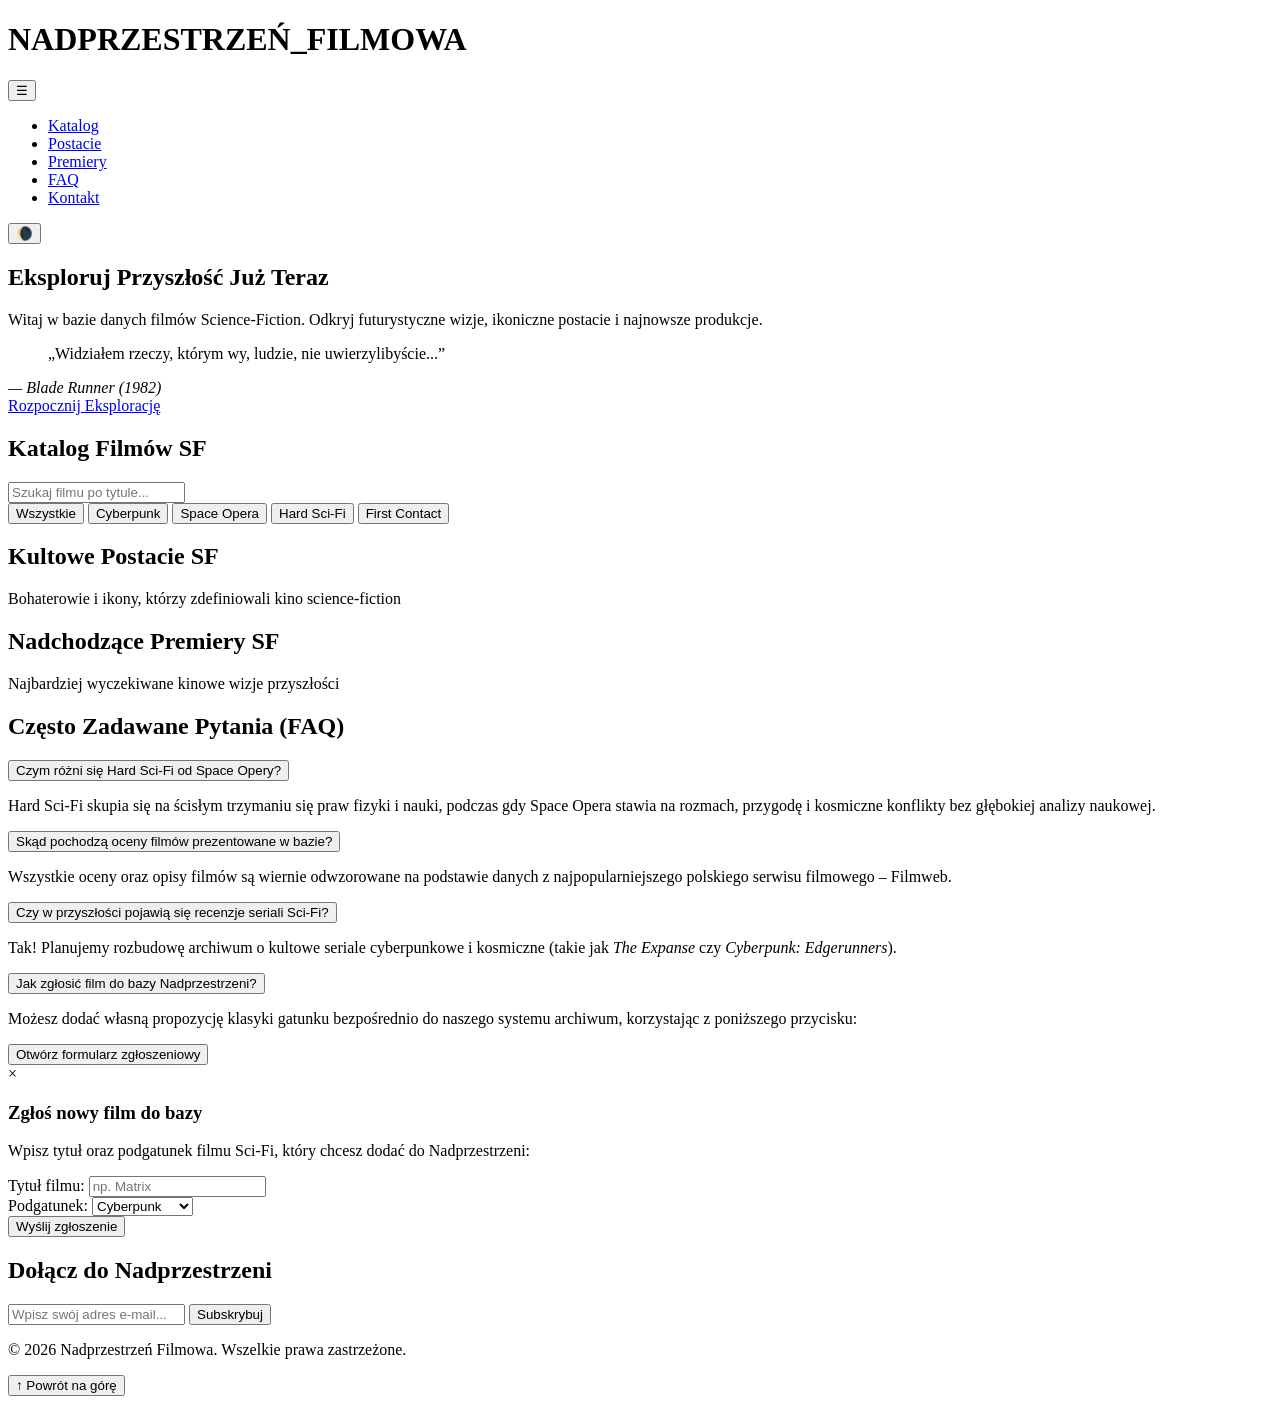
==== html/index.html @ 9b78363f "Commit 1: Dodanie podstawowej struktury HTML" ====
<!DOCTYPE html>
<html lang="pl">
<head>
    <meta charset="UTF-8">
    <meta name="viewport" content="width=device-width, initial-scale=1.0">
    <title>Nadprzestrzeń Filmowa - Archiwum Kinowej Przyszłości</title>
    <link rel="stylesheet" href="css/style.css">
</head>
<body>

    <!-- NAGŁÓWEK I NAWIGACJA -->
    <header>
        <div class="logo">
            <h1>NADPRZESTRZEŃ_FILMOWA</h1>
        </div>
        <nav>
            <button class="menu-toggle" aria-label="Otwórz menu">☰</button>
            <ul class="nav-links">
                <li><a href="#katalog">Katalog</a></li>
                <li><a href="#postacie">Postacie</a></li>
                <li><a href="#premiery">Premiery</a></li>
                <li><a href="#faq">FAQ</a></li>
                <li><a href="#kontakt">Kontakt</a></li>
            </ul>
        </nav>
        <button id="theme-toggle" aria-label="Zmień motyw">🌘</button>
    </header>

    <!-- GŁÓWNA ZAWARTOŚĆ STRONY -->
    <main>

        <!-- SEKCJA HERO (POWITALNA) -->
        <section class="hero">
            <div class="hero-content">
                <h2>Eksploruj Przyszłość Już Teraz</h2>
                <p>Witaj w bazie danych filmów Science-Fiction. Odkryj futurystyczne wizje, ikoniczne postacie i najnowsze produkcje.</p>
                <div class="hero-quote" id="hero-quote">
                    <blockquote>„Widziałem rzeczy, którym wy, ludzie, nie uwierzylibyście...”</blockquote>
                    <cite>— Blade Runner (1982)</cite>
                </div>
                <div class="hero-buttons">
                    <a href="#katalog" class="btn">Rozpocznij Eksplorację</a>
                </div>
            </div>
        </section>

        <!-- SEKCJA KATALOGU I WYSZUKIWARKI -->
        <section id="katalog" class="catalog-section">
            <h2>Katalog Filmów SF</h2>
            
            <!-- Narzędzia filtrujące (obsługiwane przez JS) -->
            <div class="filter-container">
                <input type="text" id="search-input" placeholder="Szukaj filmu po tytule...">
                <div class="filter-buttons">
                    <button class="filter-btn active" data-filter="all">Wszystkie</button>
                    <button class="filter-btn" data-filter="cyberpunk">Cyberpunk</button>
                    <button class="filter-btn" data-filter="space-opera">Space Opera</button>
                    <button class="filter-btn" data-filter="hard-scifi">Hard Sci-Fi</button>
                    <button class="filter-btn" data-filter="first-contact">First Contact</button>
                </div>
            </div>
            <div class="movies-grid" id="catalog-grid"></div>
        </section>

        <!-- SEKCJA KULTOWE POSTACIE SF -->
        <section id="postacie" class="characters-section">
            <h2>Kultowe Postacie SF</h2>
            <p>Bohaterowie i ikony, którzy zdefiniowali kino science-fiction</p>
            <div class="movies-grid" id="characters-grid"></div>
        </section>

        <!-- SEKCJA NADCHODZĄCE PREMIERY -->
        <section id="premiery" class="premieres-section">
            <h2>Nadchodzące Premiery SF</h2>
            <p>Najbardziej wyczekiwane kinowe wizje przyszłości</p>
            <div class="movies-grid" id="premieres-grid"></div>
        </section>

        <!-- SEKCJA FAQ -->
        <section id="faq" class="faq-section">
            <h2>Często Zadawane Pytania (FAQ)</h2>
            
            <div class="faq-item">
                <button class="faq-question">Czym różni się Hard Sci-Fi od Space Opery?</button>
                <div class="faq-answer">
                    <p>Hard Sci-Fi skupia się na ścisłym trzymaniu się praw fizyki i nauki, podczas gdy Space Opera stawia na rozmach, przygodę i kosmiczne konflikty bez głębokiej analizy naukowej.</p>
                </div>
            </div>

            <div class="faq-item">
                <button class="faq-question">Skąd pochodzą oceny filmów prezentowane w bazie?</button>
                <div class="faq-answer">
                    <p>Wszystkie oceny oraz opisy filmów są wiernie odwzorowane na podstawie danych z najpopularniejszego polskiego serwisu filmowego – Filmweb.</p>
                </div>
            </div>

            <div class="faq-item">
                <button class="faq-question">Czy w przyszłości pojawią się recenzje seriali Sci-Fi?</button>
                <div class="faq-answer">
                    <p>Tak! Planujemy rozbudowę archiwum o kultowe seriale cyberpunkowe i kosmiczne (takie jak <i>The Expanse</i> czy <i>Cyberpunk: Edgerunners</i>).</p>
                </div>
            </div>

            <div class="faq-item">
                <button class="faq-question">Jak zgłosić film do bazy Nadprzestrzeni?</button>
                <div class="faq-answer">
                    <p>Możesz dodać własną propozycję klasyki gatunku bezpośrednio do naszego systemu archiwum, korzystając z poniższego przycisku:</p>
                    <!-- Przycisk wyzwalający modal w JS -->
                    <button id="openModalBtn" class="btn btn-small">Otwórz formularz zgłoszeniowy</button>
                </div>
            </div>
        </section>

        <!-- MODAL DO ZGLASZANIA FILMÓW -->
        <div id="movieModal" class="modal">
            <div class="modal-content">
                <span class="close-modal" id="closeModalBtn">&times;</span>
                <h3>Zgłoś nowy film do bazy</h3>
                <p>Wpisz tytuł oraz podgatunek filmu Sci-Fi, który chcesz dodać do Nadprzestrzeni:</p>
                
                <form id="movieSubmissionForm">
                    <div class="form-group">
                        <label for="modal-title">Tytuł filmu:</label>
                        <input type="text" id="modal-title" placeholder="np. Matrix" required>
                    </div>
                    <div class="form-group">
                        <label for="modal-genre">Podgatunek:</label>
                        <select id="modal-genre">
                            <option value="cyberpunk">Cyberpunk</option>
                            <option value="space-opera">Space Opera</option>
                            <option value="hard-scifi">Hard Sci-Fi</option>
                            <option value="first-contact">First Contact</option>
                        </select>
                    </div>
                    <button type="submit" class="btn">Wyślij zgłoszenie</button>
                </form>
                <p id="modal-message"></p>
            </div>
        </div>

        <!-- SEKCJA NEWSLETTER -->
        <section id="kontakt" class="contact-section">
            <h2>Dołącz do Nadprzestrzeni</h2>
            <form id="newsletter-form">
                <input type="email" id="email-input" placeholder="Wpisz swój adres e-mail..." required>
                <button type="submit" class="btn">Subskrybuj</button>
            </form>
            <p id="form-message"></p>
        </section>

    </main>

    <!-- STOPKA -->
    <footer>
        <p>&copy; 2026 Nadprzestrzeń Filmowa. Wszelkie prawa zastrzeżone.</p>
        <button id="scrollToTopBtn" aria-label="Powrót na górę strony">↑ Powrót na górę</button>
    </footer>

    <script src="js/script.js"></script>
</body>
</html>
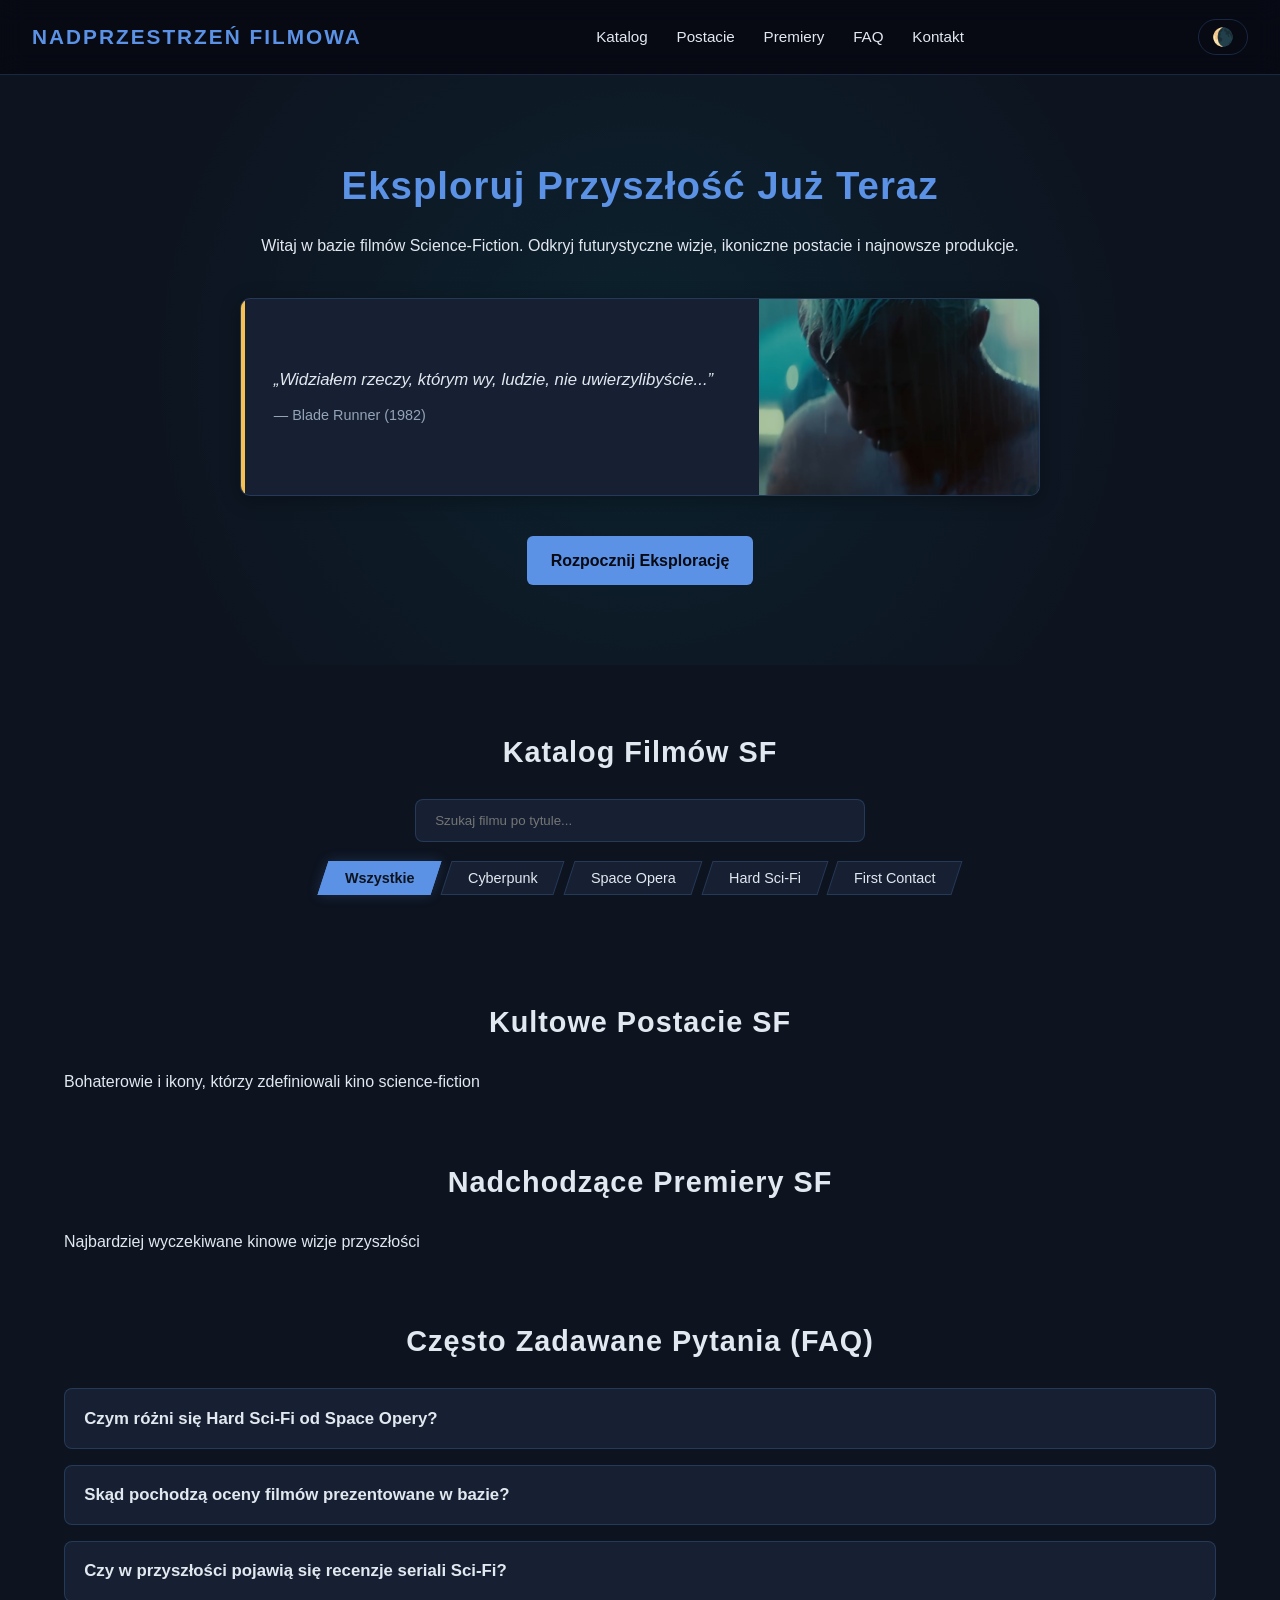
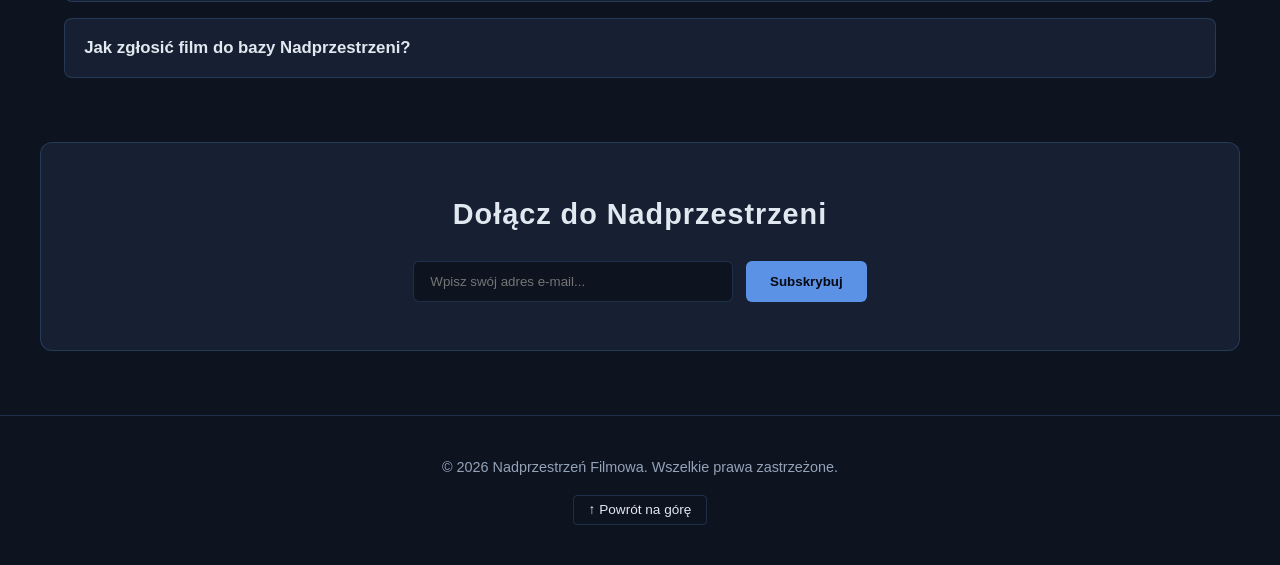
==== commit df484fde: "Commit 2: Aktualizacja struktury HTML oraz dodanie arkusza stylów CSS" ====
--- a/html/index.html
+++ b/html/index.html
@@ -4,14 +4,14 @@
     <meta charset="UTF-8">
     <meta name="viewport" content="width=device-width, initial-scale=1.0">
     <title>Nadprzestrzeń Filmowa - Archiwum Kinowej Przyszłości</title>
-    <link rel="stylesheet" href="css/style.css">
+    <link rel="stylesheet" href="../css/style.css">
 </head>
 <body>
 
     <!-- NAGŁÓWEK I NAWIGACJA -->
     <header>
         <div class="logo">
-            <h1>NADPRZESTRZEŃ_FILMOWA</h1>
+            <h1>NADPRZESTRZEŃ FILMOWA</h1>
         </div>
         <nav>
             <button class="menu-toggle" aria-label="Otwórz menu">☰</button>
@@ -33,10 +33,15 @@
         <section class="hero">
             <div class="hero-content">
                 <h2>Eksploruj Przyszłość Już Teraz</h2>
-                <p>Witaj w bazie danych filmów Science-Fiction. Odkryj futurystyczne wizje, ikoniczne postacie i najnowsze produkcje.</p>
-                <div class="hero-quote" id="hero-quote">
-                    <blockquote>„Widziałem rzeczy, którym wy, ludzie, nie uwierzylibyście...”</blockquote>
-                    <cite>— Blade Runner (1982)</cite>
+                <p>Witaj w bazie filmów Science-Fiction. Odkryj futurystyczne wizje, ikoniczne postacie i najnowsze produkcje.</p>
+                <div class="hero-quote-container" id="hero-quote">
+                    <div class="hero-quote-text">
+                        <blockquote>„Widziałem rzeczy, którym wy, ludzie, nie               uwierzylibyście...”</blockquote>
+                        <cite>— Blade Runner (1982)</cite>
+                    </div>
+                    <div class="hero-quote-img-wrap">
+                        <img src="../zdjecia/blade_runner_quote.jpg" alt="Blade Runner w deszczu">
+                    </div>
                 </div>
                 <div class="hero-buttons">
                     <a href="#katalog" class="btn">Rozpocznij Eksplorację</a>
@@ -52,11 +57,11 @@
             <div class="filter-container">
                 <input type="text" id="search-input" placeholder="Szukaj filmu po tytule...">
                 <div class="filter-buttons">
-                    <button class="filter-btn active" data-filter="all">Wszystkie</button>
-                    <button class="filter-btn" data-filter="cyberpunk">Cyberpunk</button>
-                    <button class="filter-btn" data-filter="space-opera">Space Opera</button>
-                    <button class="filter-btn" data-filter="hard-scifi">Hard Sci-Fi</button>
-                    <button class="filter-btn" data-filter="first-contact">First Contact</button>
+                    <button class="filter-btn active" data-filter="all"><span>Wszystkie</span></button>
+                    <button class="filter-btn" data-filter="cyberpunk"><span>Cyberpunk</span></button>
+                    <button class="filter-btn" data-filter="space-opera"><span>Space Opera</span></button>
+                    <button class="filter-btn" data-filter="hard-scifi"><span>Hard Sci-Fi</span></button>
+                    <button class="filter-btn" data-filter="first-contact"><span>First Contact</span></button>
                 </div>
             </div>
             <div class="movies-grid" id="catalog-grid"></div>
--- a/css/style.css
+++ b/css/style.css
@@ -0,0 +1,446 @@
+:root {
+    --bg-color: #0d131f;
+    --card-bg: #162032;
+    --text-color: #e2e8f0;
+    --accent-color: #5b92e5;
+    --accent-hover: #7aa5ec;
+    --gold-color: #f6c151;
+    --muted-text: #94a3b8;
+    --border-color: rgba(91, 146, 229, 0.22);
+    --modal-overlay: rgba(5, 8, 14, 0.88);
+    --font-main: 'Segoe UI', Tahoma, Geneva, Verdana, sans-serif;
+}
+
+/*Jasny motyw*/
+body.light-theme {
+    --bg-color: #f8fafc;
+    --card-bg: #ffffff;
+    --text-color: #1e293b;
+    --accent-color: #0284c7;
+    --accent-hover: #0369a1;
+    --gold-color: #d97706;
+    --muted-text: #64748b;
+    --border-color: rgba(2, 132, 199, 0.2);
+    --modal-overlay: rgba(0, 0, 0, 0.6);
+}
+
+* {
+    margin: 0;
+    padding: 0;
+    box-sizing: border-box;
+}
+
+body {
+    background-color: var(--bg-color);
+    color: var(--text-color);
+    font-family: var(--font-main);
+    line-height: 1.6;
+    transition: background-color 0.3s, color 0.3s;
+}
+
+/*NAGŁÓWEK & NAWIGACJA*/
+header {
+    display: flex;
+    justify-content: space-between;
+    align-items: center;
+    padding: 1.2rem 2rem;
+    background-color: rgba(7, 9, 19, 0.92);
+    backdrop-filter: blur(12px);
+    position: sticky;
+    top: 0;
+    z-index: 100;
+    border-bottom: 1px solid var(--border-color);
+}
+
+.logo h1 {
+    font-size: 1.3rem;
+    letter-spacing: 2px;
+    color: var(--accent-color);
+    font-weight: 700;
+}
+
+.nav-links {
+    display: flex;
+    list-style: none;
+    gap: 1.8rem;
+}
+
+.nav-links a {
+    color: var(--text-color);
+    text-decoration: none;
+    font-weight: 500;
+    font-size: 0.95rem;
+    transition: color 0.3s;
+}
+
+.nav-links a:hover {
+    color: var(--accent-color);
+}
+
+.menu-toggle {
+    display: none;
+    background: none;
+    border: none;
+    color: var(--text-color);
+    font-size: 1.8rem;
+    cursor: pointer;
+}
+
+#theme-toggle {
+    background: transparent;
+    border: 1px solid var(--border-color);
+    color: var(--text-color);
+    padding: 0.4rem 0.8rem;
+    border-radius: 20px;
+    cursor: pointer;
+    font-size: 1.1rem;
+    transition: all 0.3s;
+}
+
+#theme-toggle:hover {
+    border-color: var(--accent-color);
+    background: rgba(0, 240, 255, 0.05);
+}
+
+/*SEKCJA HERO*/
+.hero {
+    padding: 5rem 2rem;
+    text-align: center;
+    background: radial-gradient(circle at center, rgba(0, 240, 255, 0.07) 0%, transparent 75%);
+}
+
+.hero-content {
+    max-width: 800px;
+    margin: 0 auto;
+}
+
+.hero h2 {
+    font-size: 2.4rem;
+    margin-bottom: 1rem;
+    color: var(--accent-color);
+}
+
+/*SEKCJA CYTATU Z GRAFIKĄ HERO*/
+.hero-quote-container {
+    display: flex;
+    align-items: stretch;
+    margin: 2.5rem auto;
+    max-width: 850px;
+    background-color: var(--card-bg);
+    border-radius: 10px;
+    border: 1px solid var(--border-color);
+    overflow: hidden;
+    box-shadow: 0 4px 20px rgba(0, 0, 0, 0.3);
+}
+
+.hero-quote-text {
+    padding: 1.8rem;
+    border-left: 4px solid var(--gold-color);
+    text-align: left;
+    flex: 1;
+    display: flex;
+    flex-direction: column;
+    justify-content: center;
+}
+
+.hero-quote-text blockquote {
+    font-style: italic;
+    color: var(--text-color);
+    font-size: 1.05rem;
+    margin-bottom: 0.6rem;
+}
+
+.hero-quote-text cite {
+    font-size: 0.9rem;
+    color: var(--muted-text);
+    font-style: normal;
+}
+
+.hero-quote-img-wrap {
+    width: 280px;
+    flex-shrink: 0;
+}
+
+.hero-quote-img-wrap img {
+    width: 100%;
+    height: 100%;
+    object-fit: cover;
+    display: block;
+}
+
+@media (max-width: 768px) {
+    .hero-quote-container {
+        flex-direction: column;
+    }
+    
+    .hero-quote-img-wrap {
+        width: 100%;
+        height: 200px;
+    }
+}
+
+/*SEKCJE OGÓLNE I KATALOG*/
+.catalog-section, .characters-section, .premieres-section, .faq-section, .contact-section {
+    max-width: 1200px;
+    margin: 4rem auto;
+    padding: 0 1.5rem;
+}
+
+h2 {
+    font-size: 1.8rem;
+    margin-bottom: 1.5rem;
+    text-align: center;
+    letter-spacing: 1px;
+}
+
+.filter-container {
+    display: flex;
+    flex-direction: column;
+    gap: 1.2rem;
+    margin-bottom: 2.5rem;
+    align-items: center;
+}
+
+#search-input {
+    width: 100%;
+    max-width: 450px;
+    padding: 0.8rem 1.2rem;
+    border-radius: 8px;
+    border: 1px solid var(--border-color);
+    background-color: var(--card-bg);
+    color: var(--text-color);
+    outline: none;
+    transition: border-color 0.3s;
+}
+
+#search-input:focus {
+    border-color: var(--accent-color);
+}
+
+.filter-buttons {
+    display: flex;
+    flex-wrap: wrap;
+    gap: 0.6rem;
+    justify-content: center;
+}
+
+.filter-btn {
+    background-color: var(--card-bg);
+    border: 1px solid var(--border-color);
+    color: var(--text-color);
+    padding: 0.5rem 1.3rem;
+    cursor: pointer;
+    font-size: 0.9rem;
+    font-weight: 500;
+    border-radius: 0;
+    transform: skewX(-18deg);
+    transition: all 0.3s ease;
+    display: inline-block;
+}
+
+.filter-btn span {
+    display: inline-block;
+    transform: skewX(18deg); 
+}
+
+.filter-btn.active, .filter-btn:hover {
+    background-color: var(--accent-color);
+    color: var(--bg-color);
+    border-color: var(--accent-color);
+    box-shadow: 0 0 12px var(--border-color);
+    font-weight: 600;
+}
+
+/*SIATKA KAFELKÓW*/
+.movies-grid {
+    display: grid;
+    grid-template-columns: repeat(auto-fill, minmax(260px, 1fr));
+    gap: 2rem;
+}
+
+/*FAQ*/
+.faq-item {
+    margin-bottom: 1rem;
+    border: 1px solid var(--border-color);
+    border-radius: 8px;
+    overflow: hidden;
+    background-color: var(--card-bg);
+}
+
+.faq-question {
+    width: 100%;
+    padding: 1.2rem;
+    text-align: left;
+    background-color: transparent;
+    color: var(--text-color);
+    border: none;
+    font-size: 1.05rem;
+    font-weight: 600;
+    cursor: pointer;
+    display: flex;
+    justify-content: space-between;
+    align-items: center;
+}
+
+.faq-answer {
+    padding: 0 1.2rem;
+    max-height: 0;
+    overflow: hidden;
+    transition: max-height 0.3s ease, padding 0.3s ease;
+    background-color: rgba(0, 0, 0, 0.15);
+    color: var(--muted-text);
+}
+
+.faq-item.active .faq-answer {
+    padding: 1.2rem;
+    max-height: 250px;
+}
+
+/*MODAL*/
+.modal {
+    display: none;
+    position: fixed;
+    top: 0;
+    left: 0;
+    width: 100%;
+    height: 100%;
+    background-color: var(--modal-overlay);
+    backdrop-filter: blur(6px);
+    z-index: 1000;
+    justify-content: center;
+    align-items: center;
+}
+
+.modal.show {
+    display: flex;
+}
+
+.modal-content {
+    background-color: var(--card-bg);
+    padding: 2.2rem;
+    border-radius: 12px;
+    border: 1px solid var(--accent-color);
+    width: 90%;
+    max-width: 480px;
+    position: relative;
+    box-shadow: 0 0 35px rgba(0, 240, 255, 0.18);
+}
+
+.close-modal {
+    position: absolute;
+    top: 1rem;
+    right: 1.2rem;
+    font-size: 1.8rem;
+    cursor: pointer;
+    color: var(--muted-text);
+    transition: color 0.3s;
+}
+
+.close-modal:hover {
+    color: var(--accent-color);
+}
+
+.form-group {
+    margin: 1.2rem 0;
+    display: flex;
+    flex-direction: column;
+    gap: 0.4rem;
+}
+
+.form-group label {
+    font-size: 0.9rem;
+    color: var(--muted-text);
+}
+
+.form-group input, .form-group select {
+    padding: 0.75rem;
+    border-radius: 6px;
+    border: 1px solid var(--border-color);
+    background-color: var(--bg-color);
+    color: var(--text-color);
+    outline: none;
+}
+
+.form-group input:focus, .form-group select:focus {
+    border-color: var(--accent-color);
+}
+
+/*PRZYCISKI*/
+.btn {
+    display: inline-block;
+    padding: 0.75rem 1.5rem;
+    background-color: var(--accent-color);
+    color: #070913;
+    font-weight: 600;
+    text-decoration: none;
+    border-radius: 6px;
+    border: none;
+    cursor: pointer;
+    transition: all 0.3s;
+}
+
+.btn:hover {
+    background-color: var(--accent-hover);
+    box-shadow: 0 0 15px rgba(0, 240, 255, 0.4);
+}
+
+.btn-small {
+    padding: 0.4rem 0.9rem;
+    margin-top: 0.8rem;
+    font-size: 0.85rem;
+}
+
+/*NEWSLETTER*/
+.contact-section {
+    text-align: center;
+    background: var(--card-bg);
+    padding: 3rem 1.5rem;
+    border-radius: 12px;
+    border: 1px solid var(--border-color);
+}
+
+#newsletter-form {
+    display: flex;
+    justify-content: center;
+    gap: 0.8rem;
+    margin-top: 1.5rem;
+    flex-wrap: wrap;
+}
+
+#email-input {
+    padding: 0.75rem 1rem;
+    border-radius: 6px;
+    border: 1px solid var(--border-color);
+    background-color: var(--bg-color);
+    color: var(--text-color);
+    width: 100%;
+    max-width: 320px;
+    outline: none;
+}
+
+/*STOPKA*/
+footer {
+    text-align: center;
+    padding: 2.5rem;
+    border-top: 1px solid var(--border-color);
+    margin-top: 4rem;
+    color: var(--muted-text);
+    font-size: 0.9rem;
+}
+
+#scrollToTopBtn {
+    margin-top: 1rem;
+    background: transparent;
+    border: 1px solid var(--border-color);
+    color: var(--text-color);
+    padding: 0.4rem 0.9rem;
+    border-radius: 4px;
+    cursor: pointer;
+    font-size: 0.85rem;
+    transition: all 0.3s;
+}
+
+#scrollToTopBtn:hover {
+    border-color: var(--accent-color);
+    color: var(--accent-color);
+}
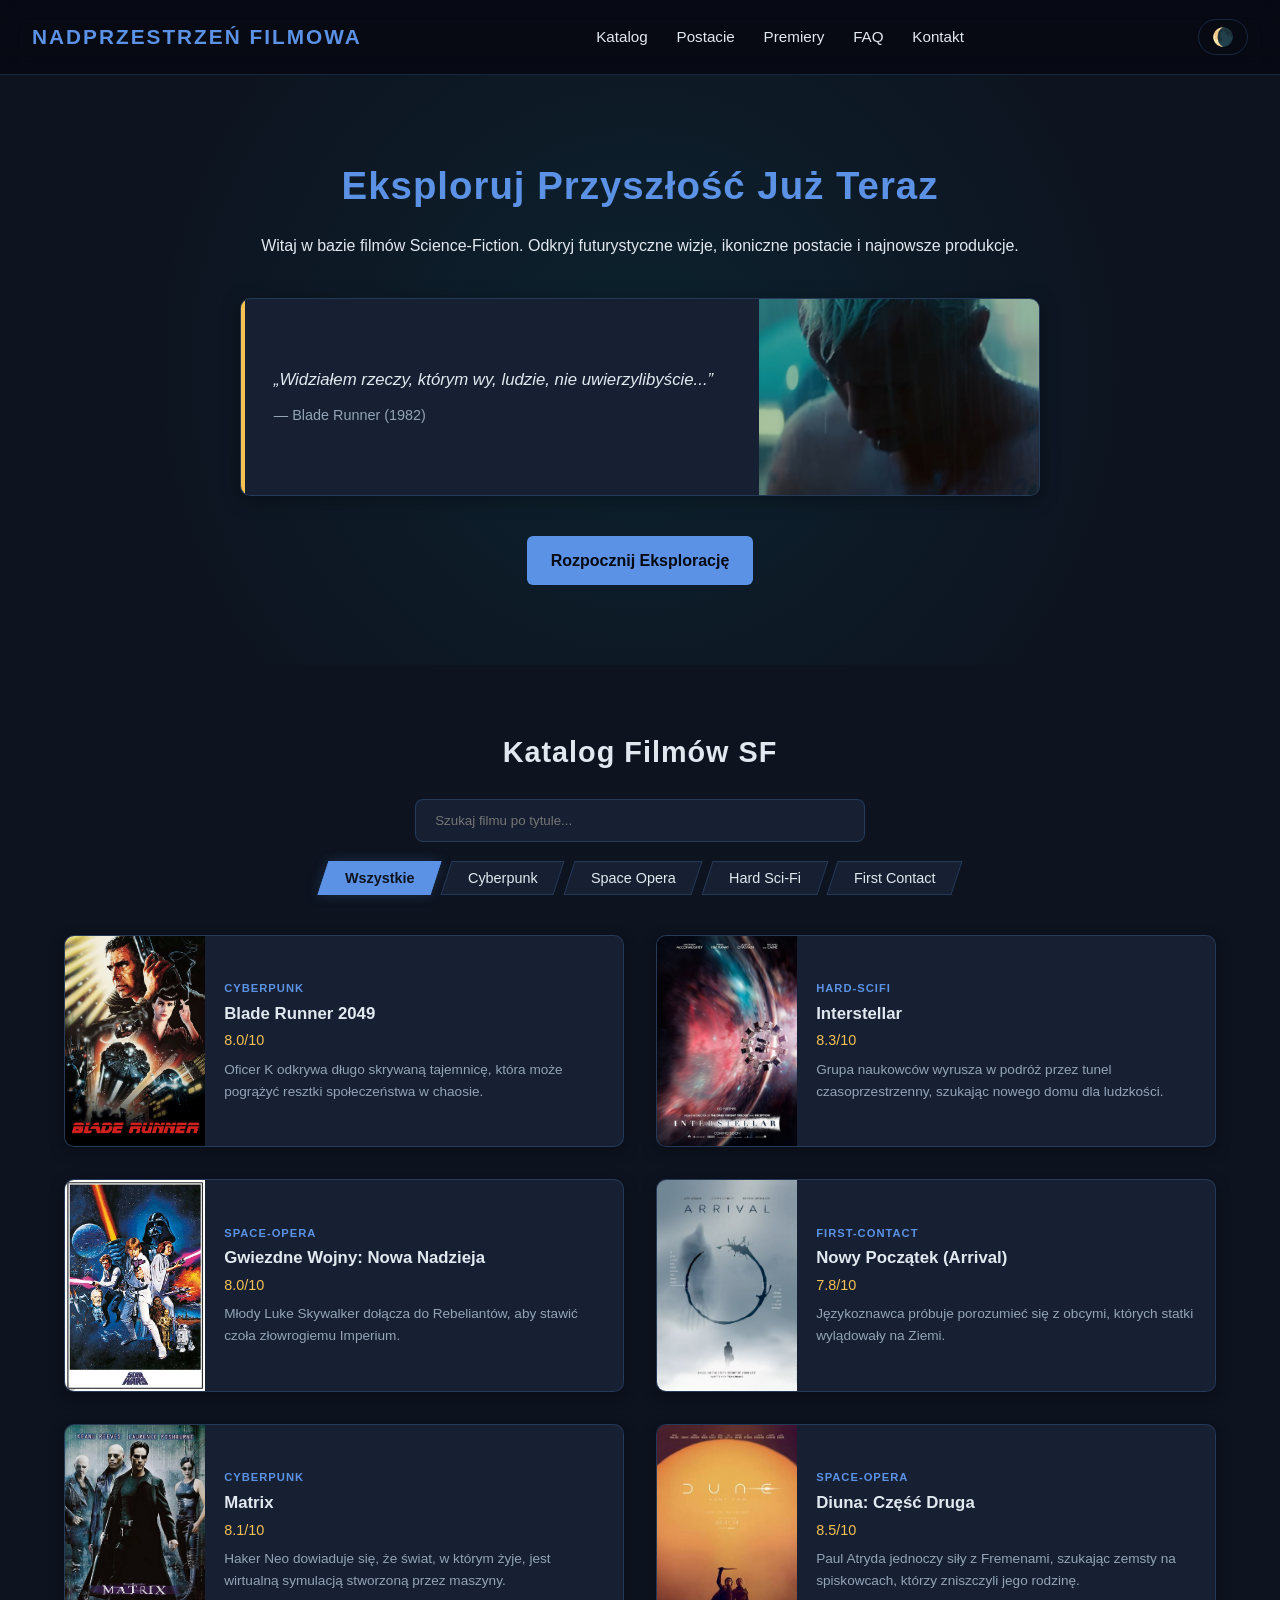
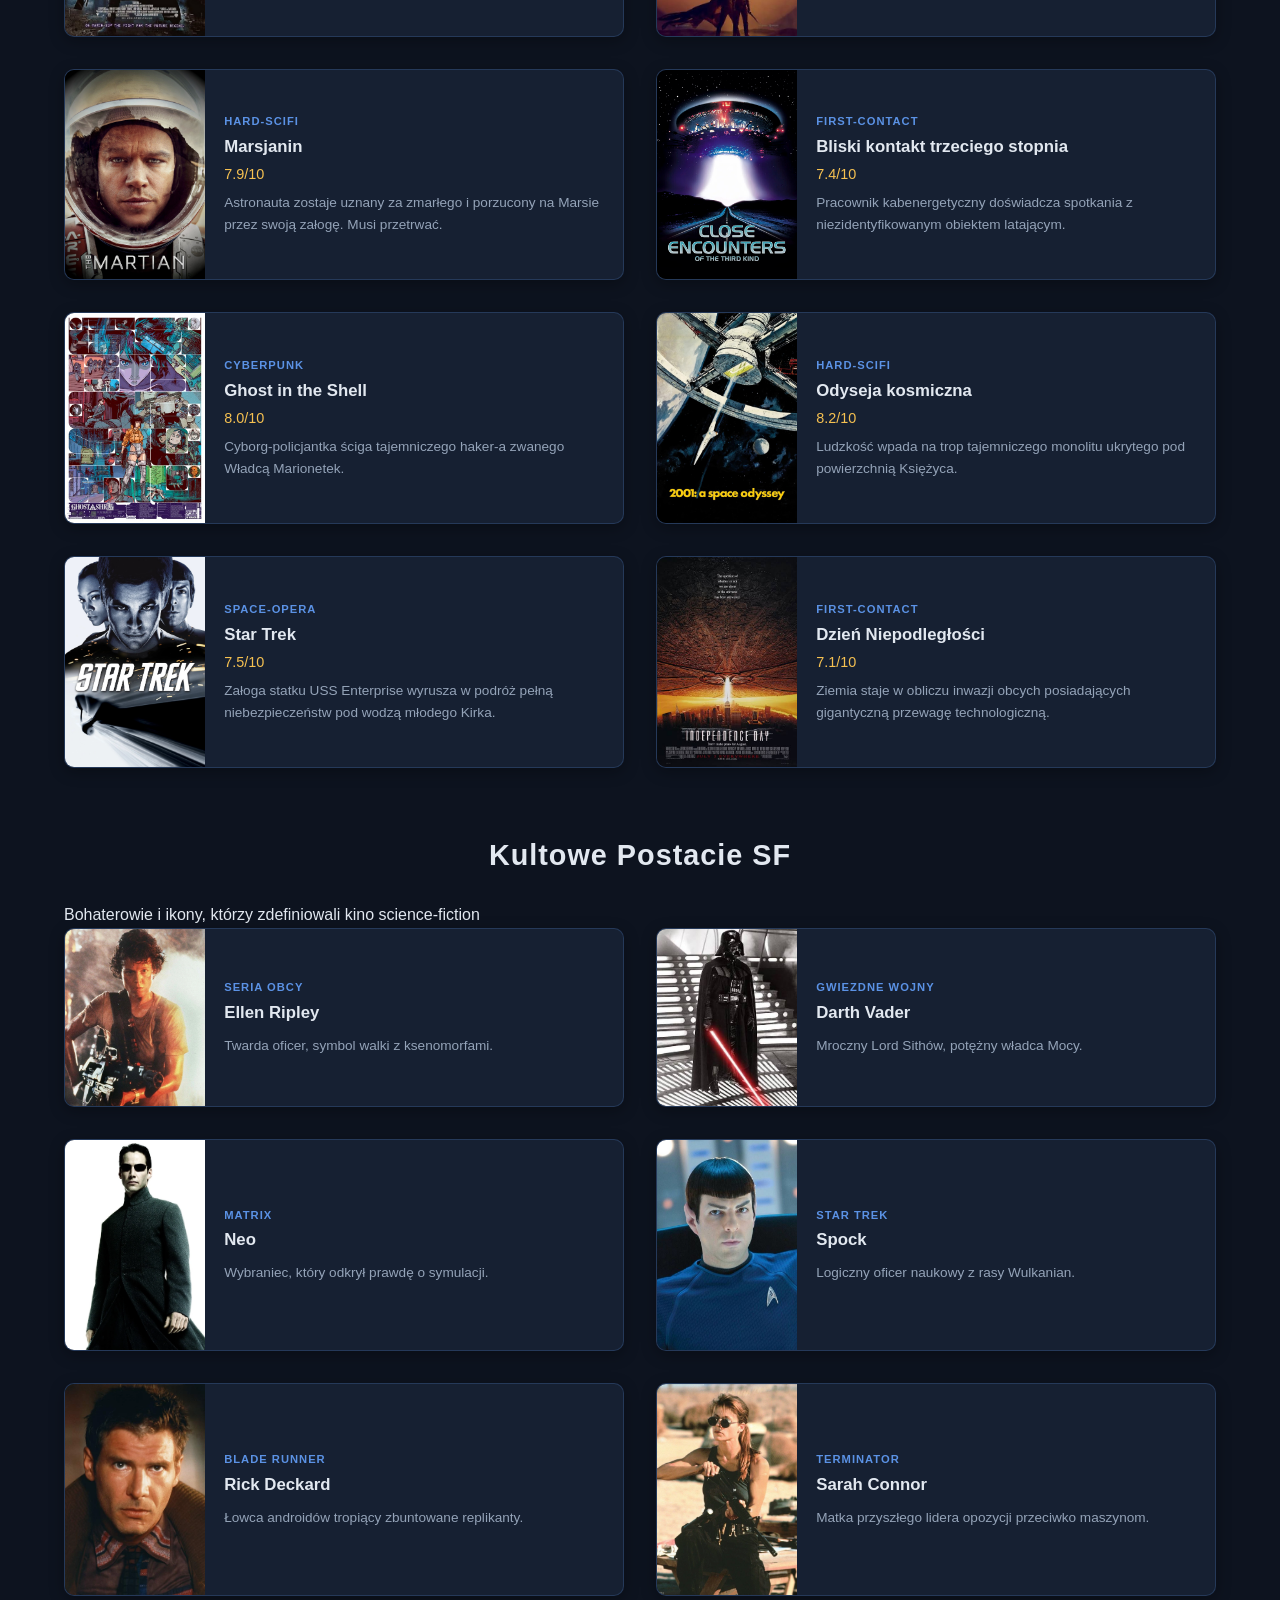
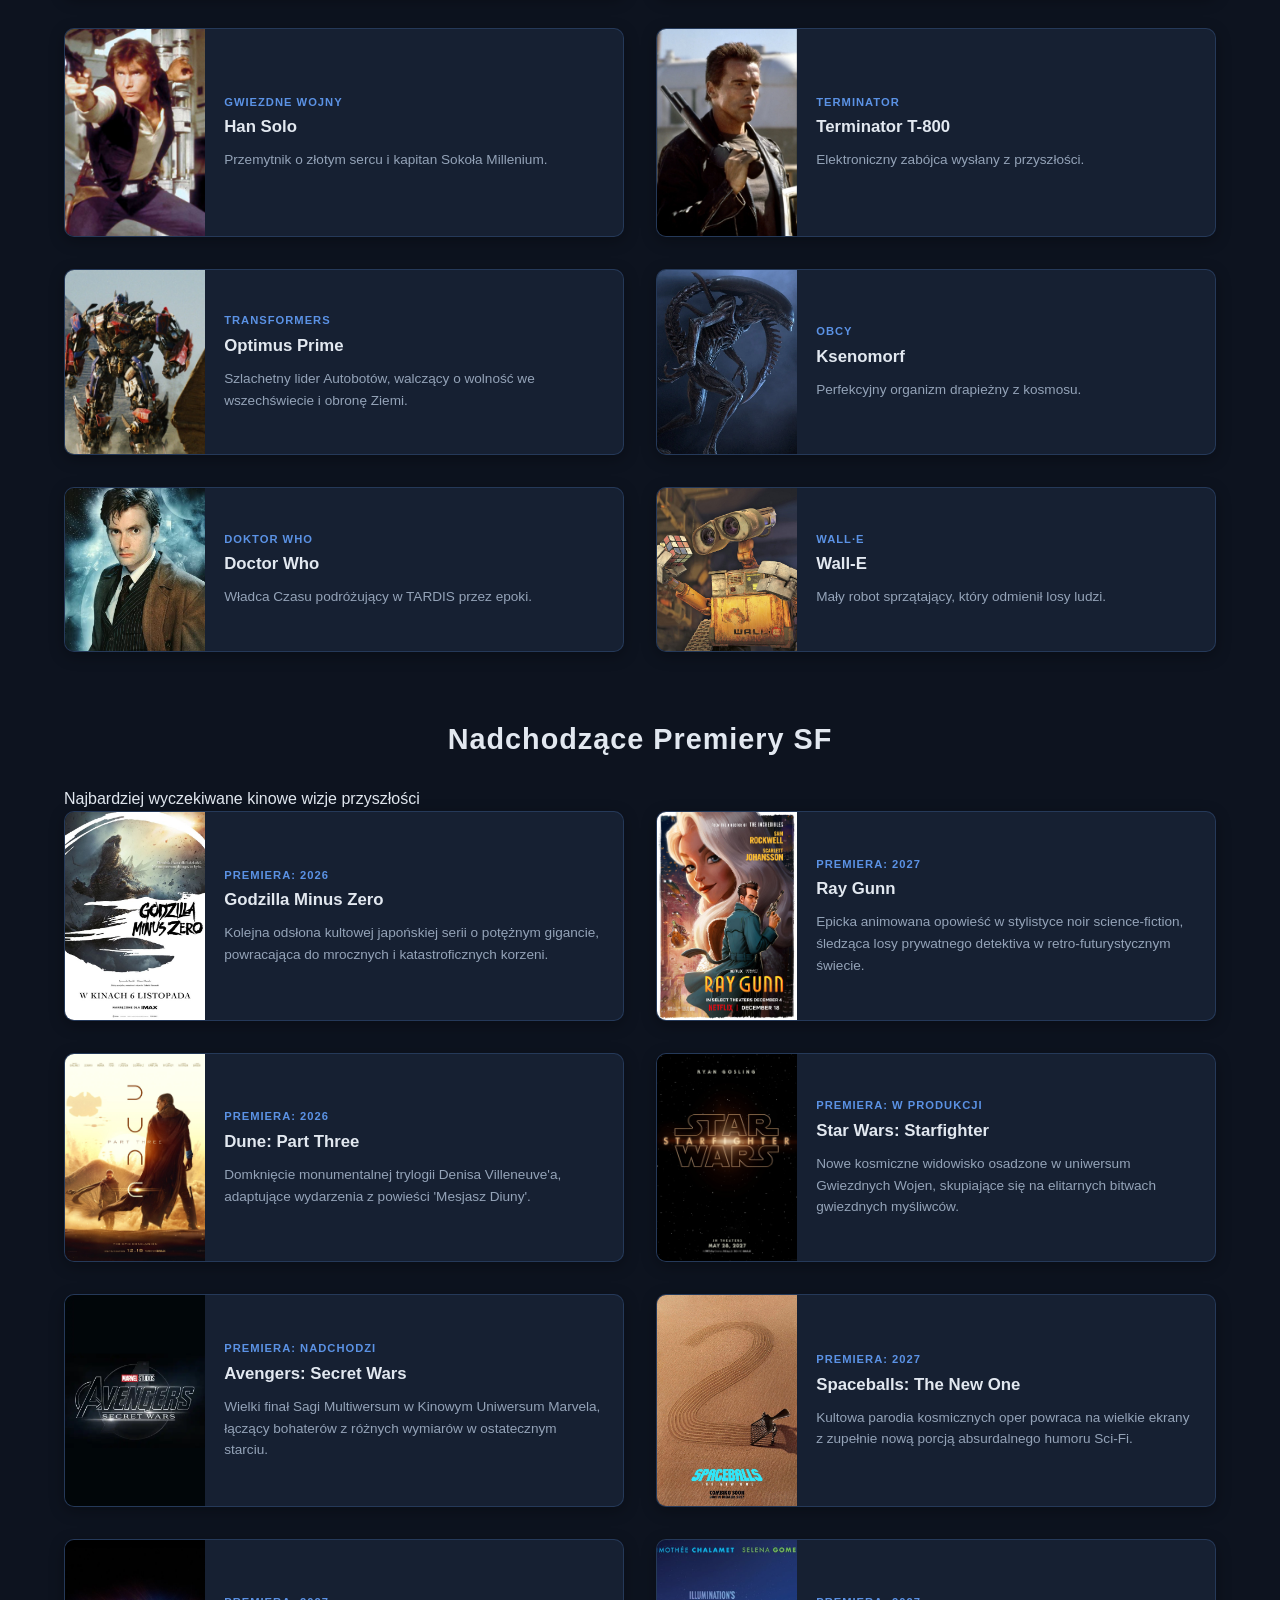
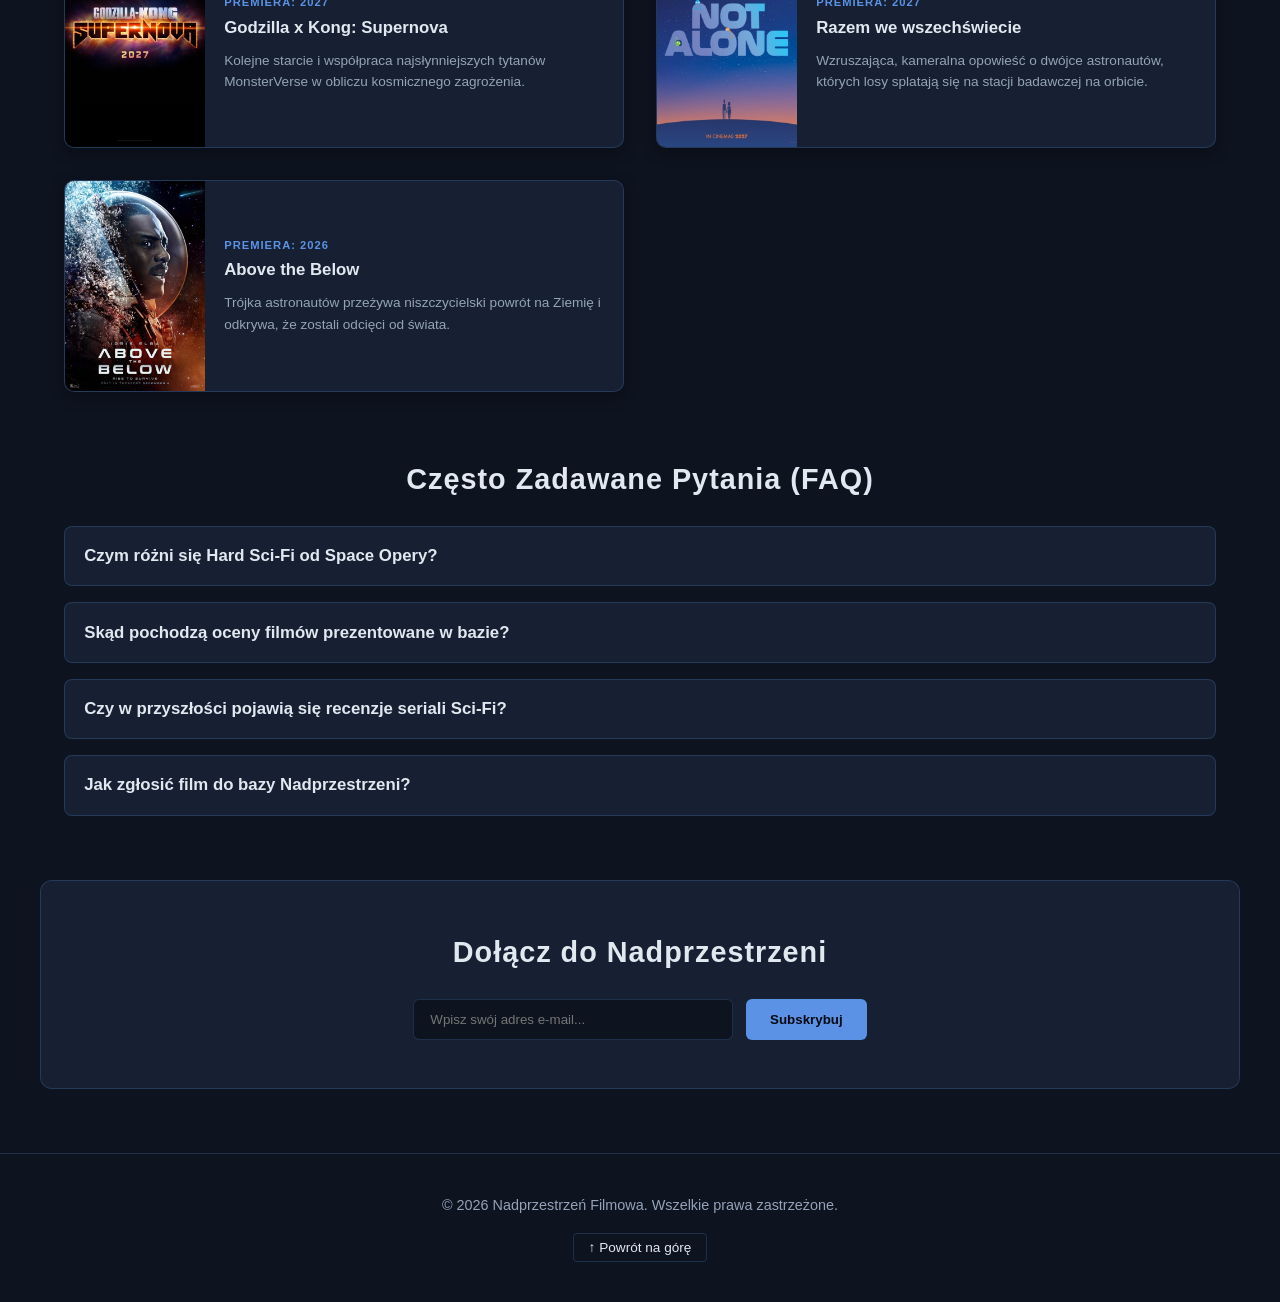
==== commit 65bfb3c1: "Commit 3: Dodanie bazy filmow i postaci w JS, logiki JS do wyświetlania kart filmów, oraz aktualizac" ====
--- a/html/index.html
+++ b/html/index.html
@@ -161,6 +161,6 @@
         <button id="scrollToTopBtn" aria-label="Powrót na górę strony">↑ Powrót na górę</button>
     </footer>
 
-    <script src="js/script.js"></script>
+    <script type="module" src="../js/script.js"></script>
 </body>
 </html>
--- a/css/style.css
+++ b/css/style.css
@@ -254,8 +254,74 @@
 /*SIATKA KAFELKÓW*/
 .movies-grid {
     display: grid;
-    grid-template-columns: repeat(auto-fill, minmax(260px, 1fr));
+    grid-template-columns: repeat(auto-fill, minmax(380px, 1fr));
     gap: 2rem;
+}
+
+.movie-card {
+    background-color: var(--card-bg);
+    border: 1px solid var(--border-color);
+    border-radius: 10px;
+    overflow: hidden;
+    display: flex;
+    flex-direction: row;
+    align-items: stretch;
+    box-shadow: 0 4px 15px rgba(0, 0, 0, 0.3);
+    transition: transform 0.3s ease, border-color 0.3s ease;
+}
+
+.movie-card:hover {
+    transform: translateY(-4px);
+    border-color: var(--accent-color);
+    box-shadow: 0 0 20px var(--border-color);
+}
+
+/*Kontener na plakat*/
+.movie-poster-wrap {
+    width: 140px;
+    flex-shrink: 0;
+    background-color: #000;
+}
+
+.movie-poster-wrap img {
+    width: 100%;
+    height: 100%;
+    object-fit: cover;
+    display: block;
+}
+
+/*Kontener na informacje*/
+.movie-info {
+    padding: 1.2rem;
+    display: flex;
+    flex-direction: column;
+    justify-content: center;
+    flex-grow: 1;
+}
+
+.movie-info h3 {
+    font-size: 1.05rem;
+    margin: 0.3rem 0;
+    color: var(--text-color);
+    line-height: 1.3;
+}
+
+.movie-info .tag {
+    font-size: 0.7rem;
+    text-transform: uppercase;
+    color: var(--accent-color);
+    font-weight: 600;
+    letter-spacing: 1px;
+}
+
+@media (max-width: 480px) {
+    .movie-card {
+        flex-direction: column;
+    }
+    .movie-poster-wrap {
+        width: 100%;
+        height: 260px;
+    }
 }
 
 /*FAQ*/
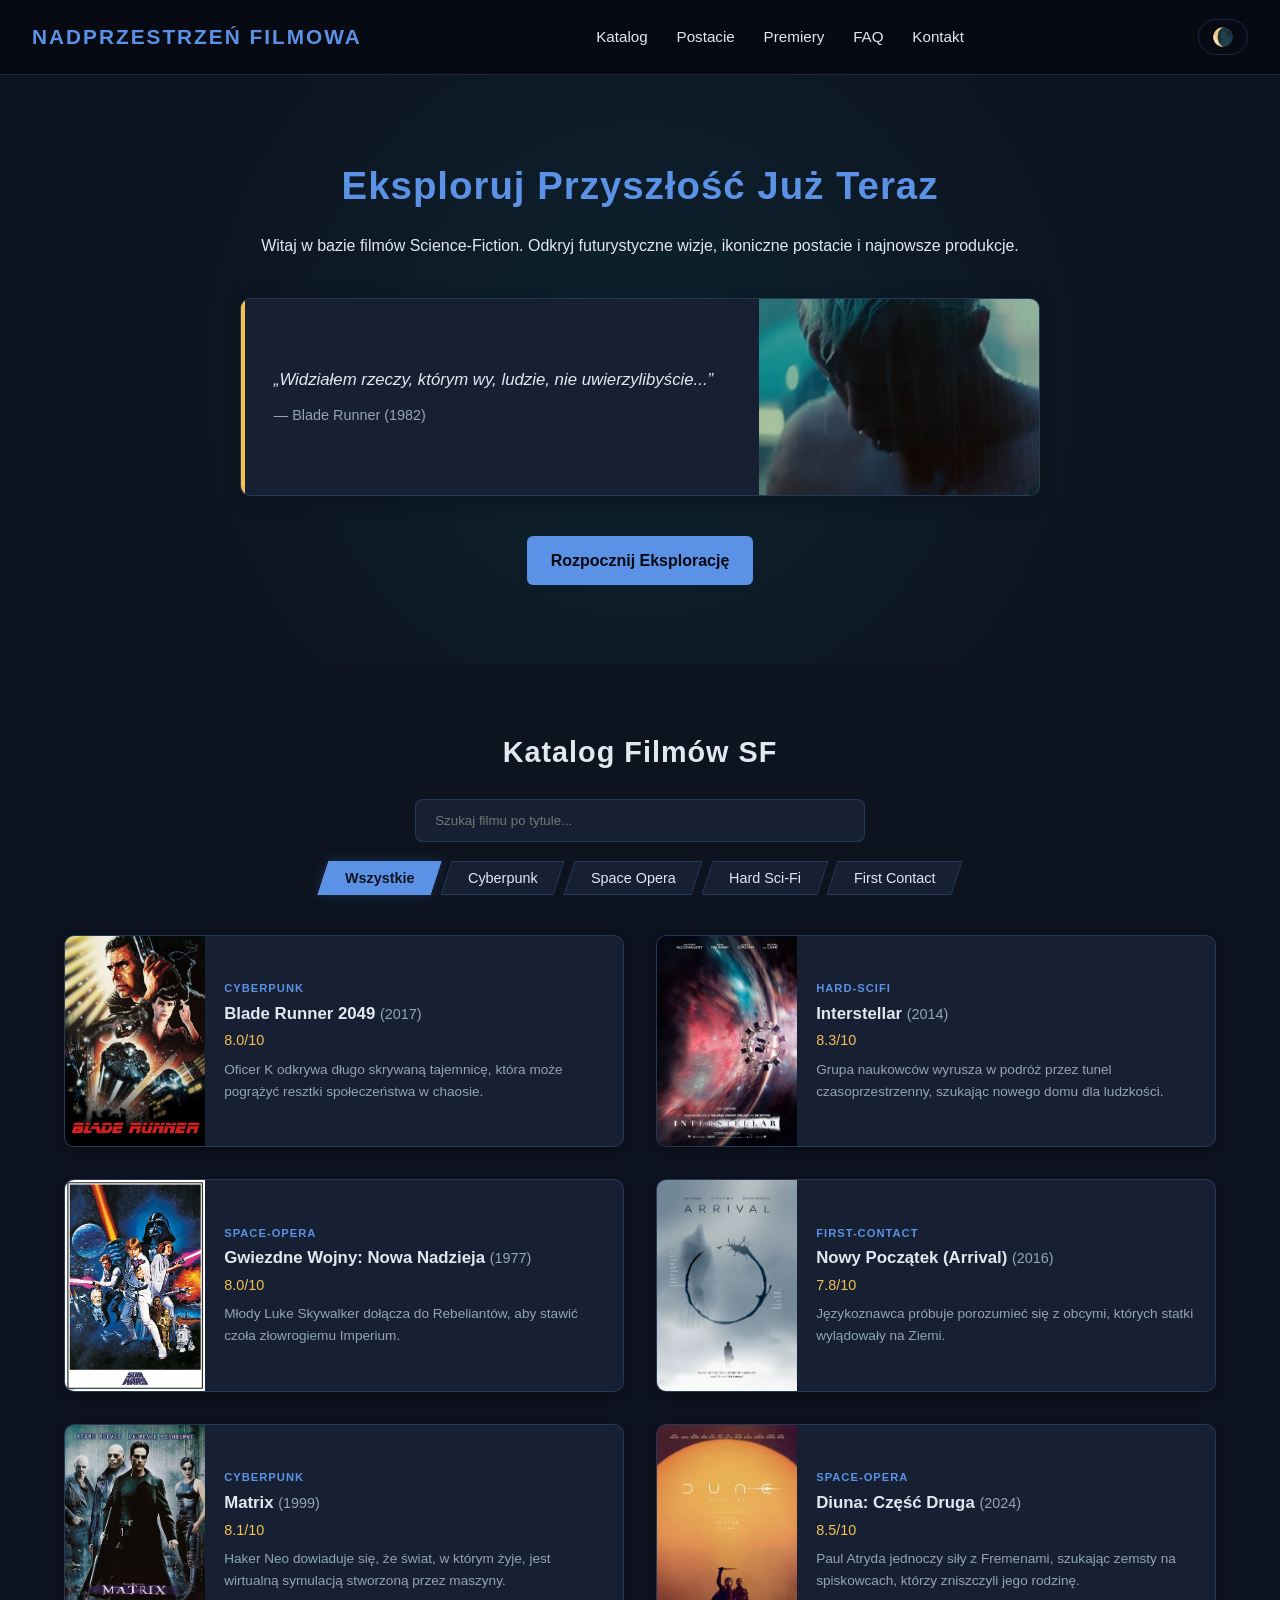
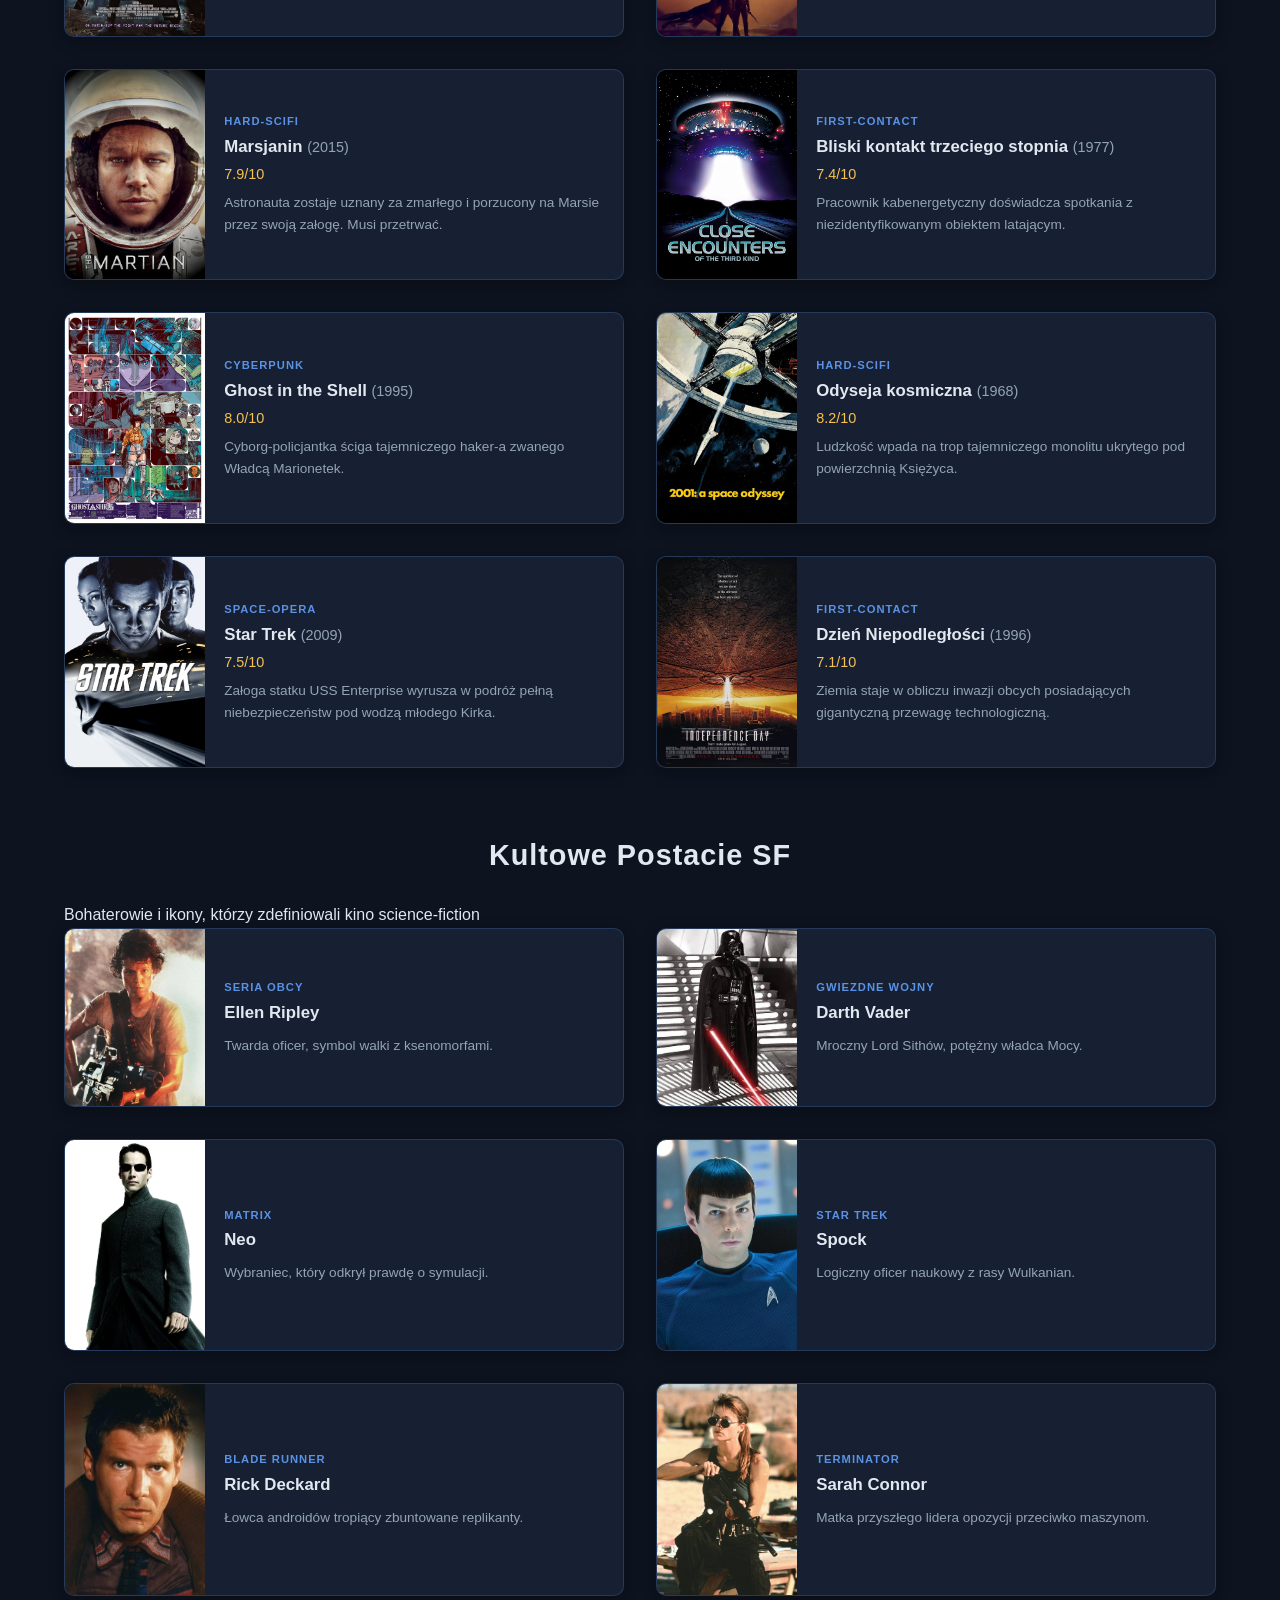
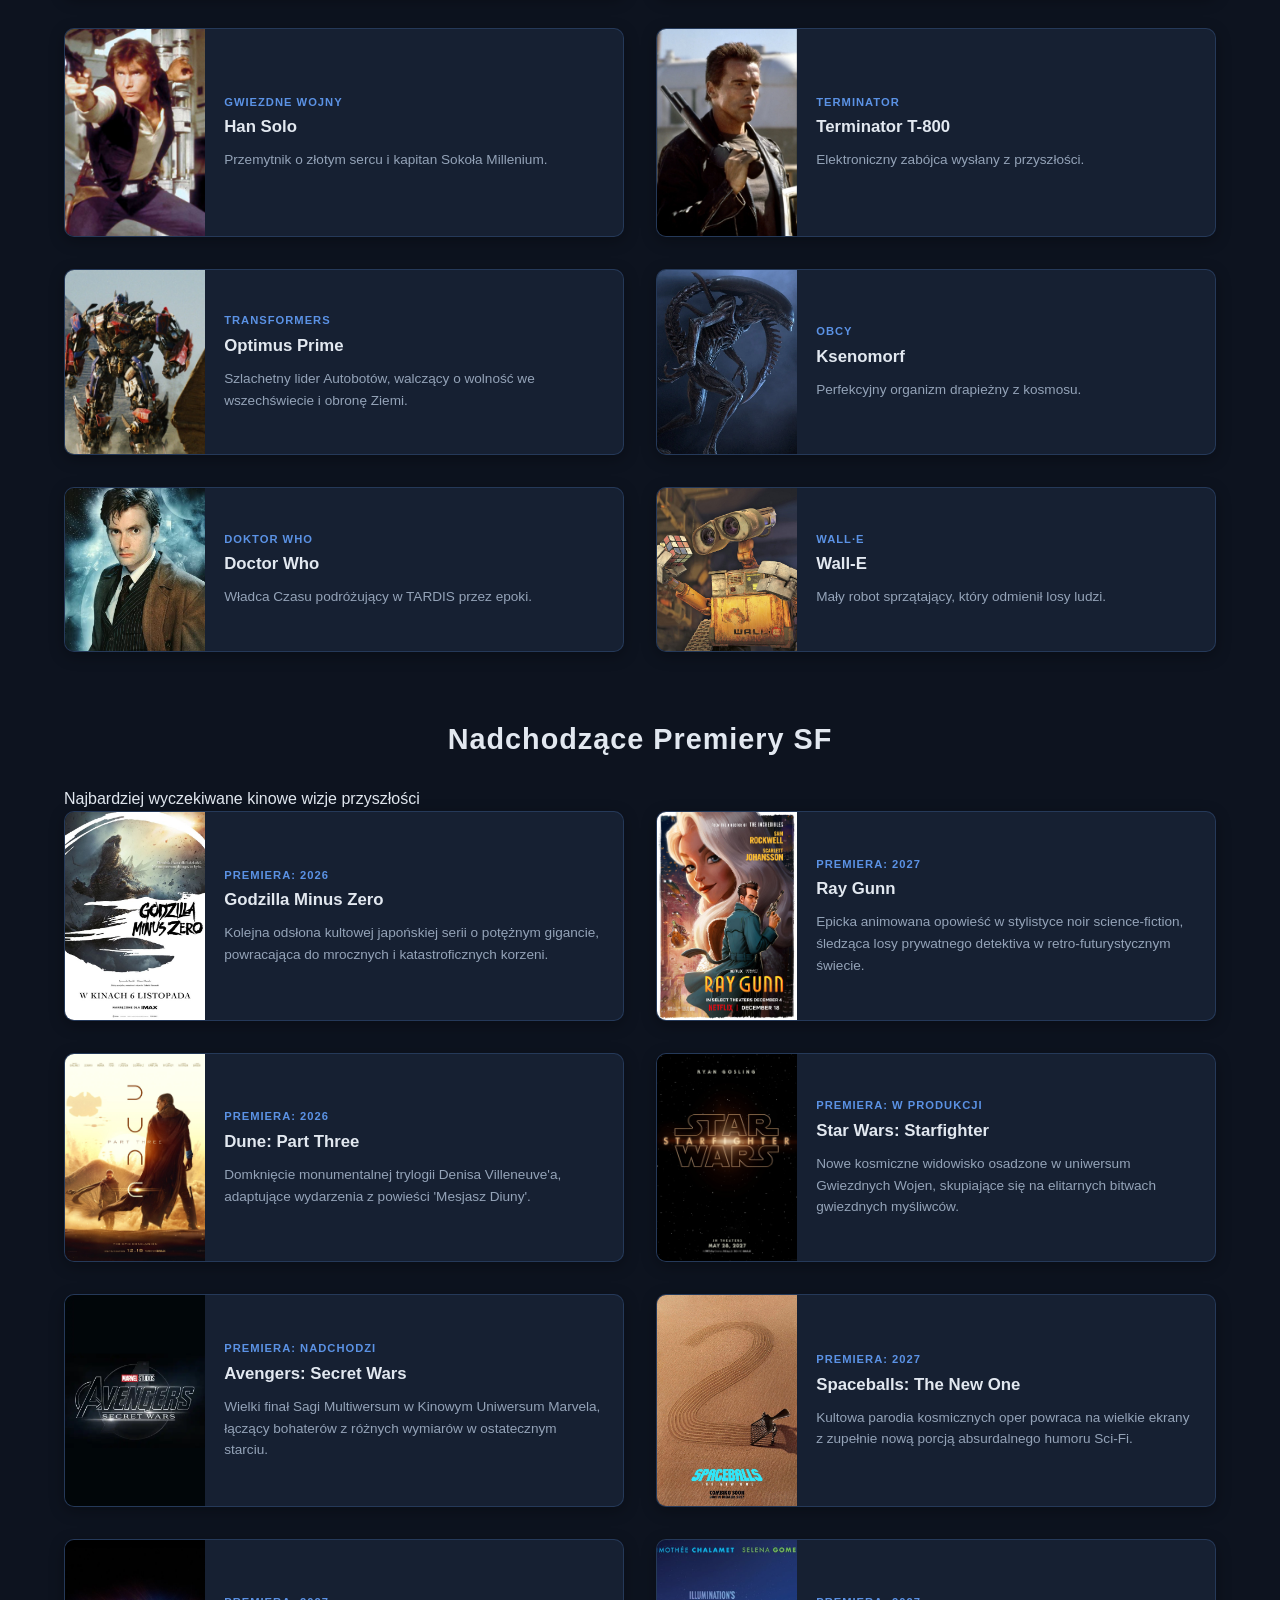
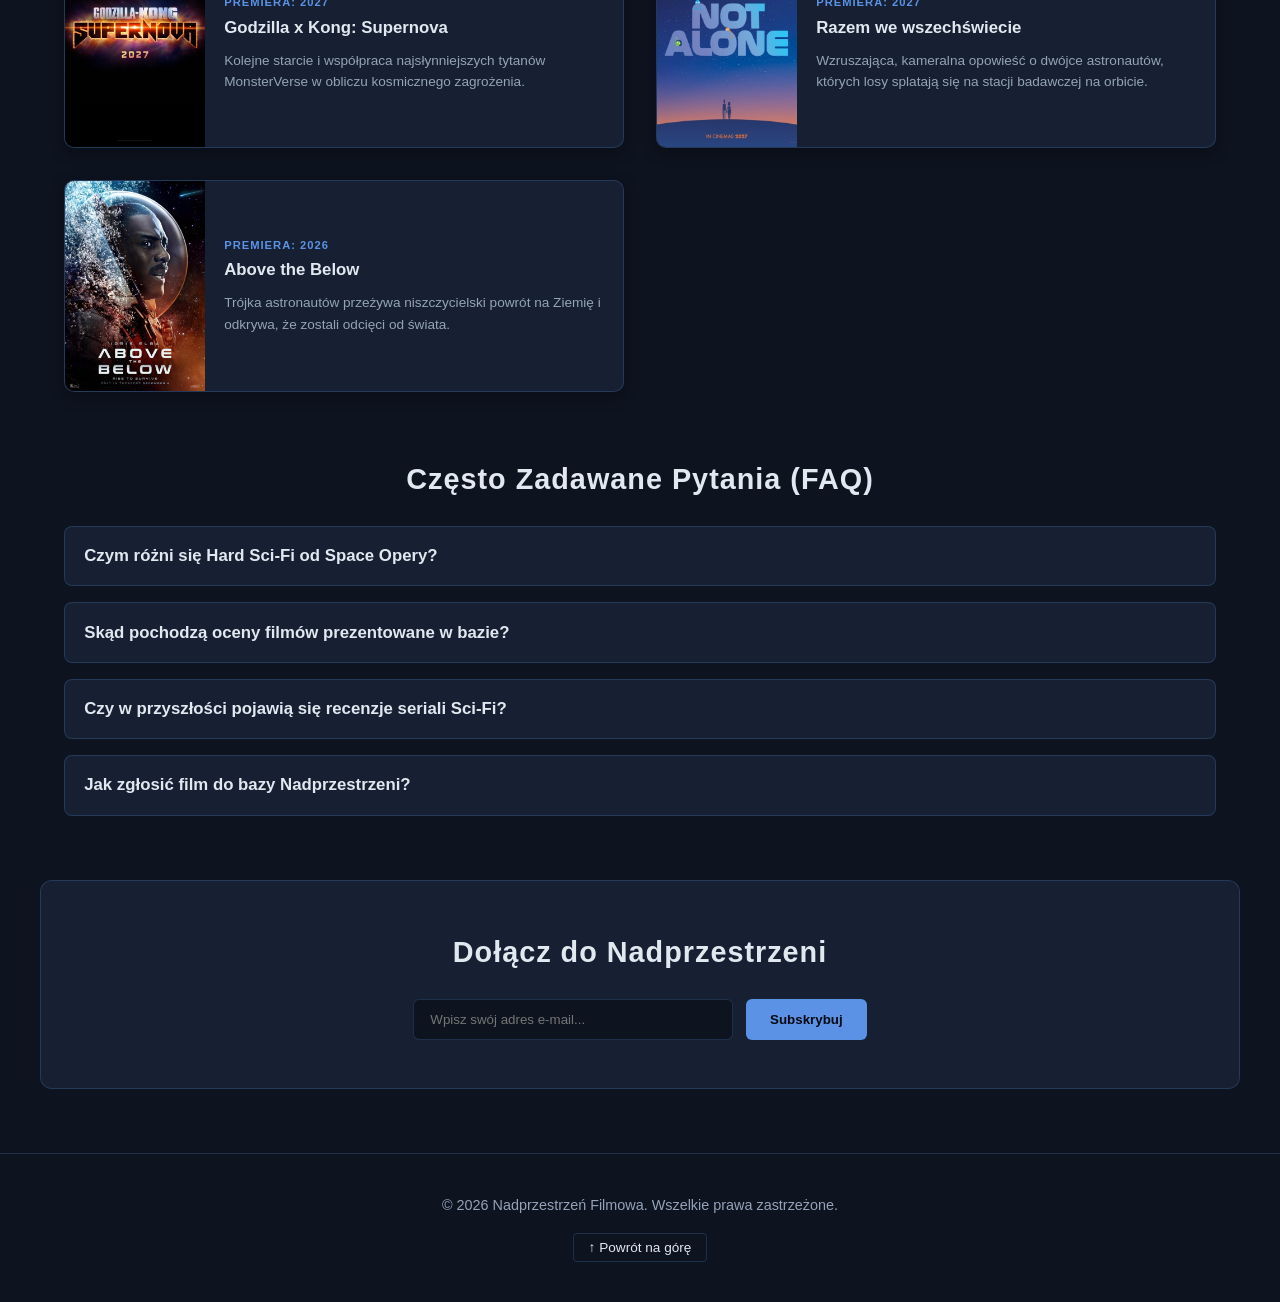
==== commit d03d3158: "Commit 4: Dodatnie wiecej funkcjonalności w JS oraz drobna modyfikacja HTML" ====
--- a/html/index.html
+++ b/html/index.html
@@ -137,6 +137,10 @@
                             <option value="first-contact">First Contact</option>
                         </select>
                     </div>
+                    <div class="form-group">
+                        <label for="modal-year">Rok produkcji:</label>
+                        <input type="text" id="modal-year" placeholder="np. 2026">
+                    </div>
                     <button type="submit" class="btn">Wyślij zgłoszenie</button>
                 </form>
                 <p id="modal-message"></p>
